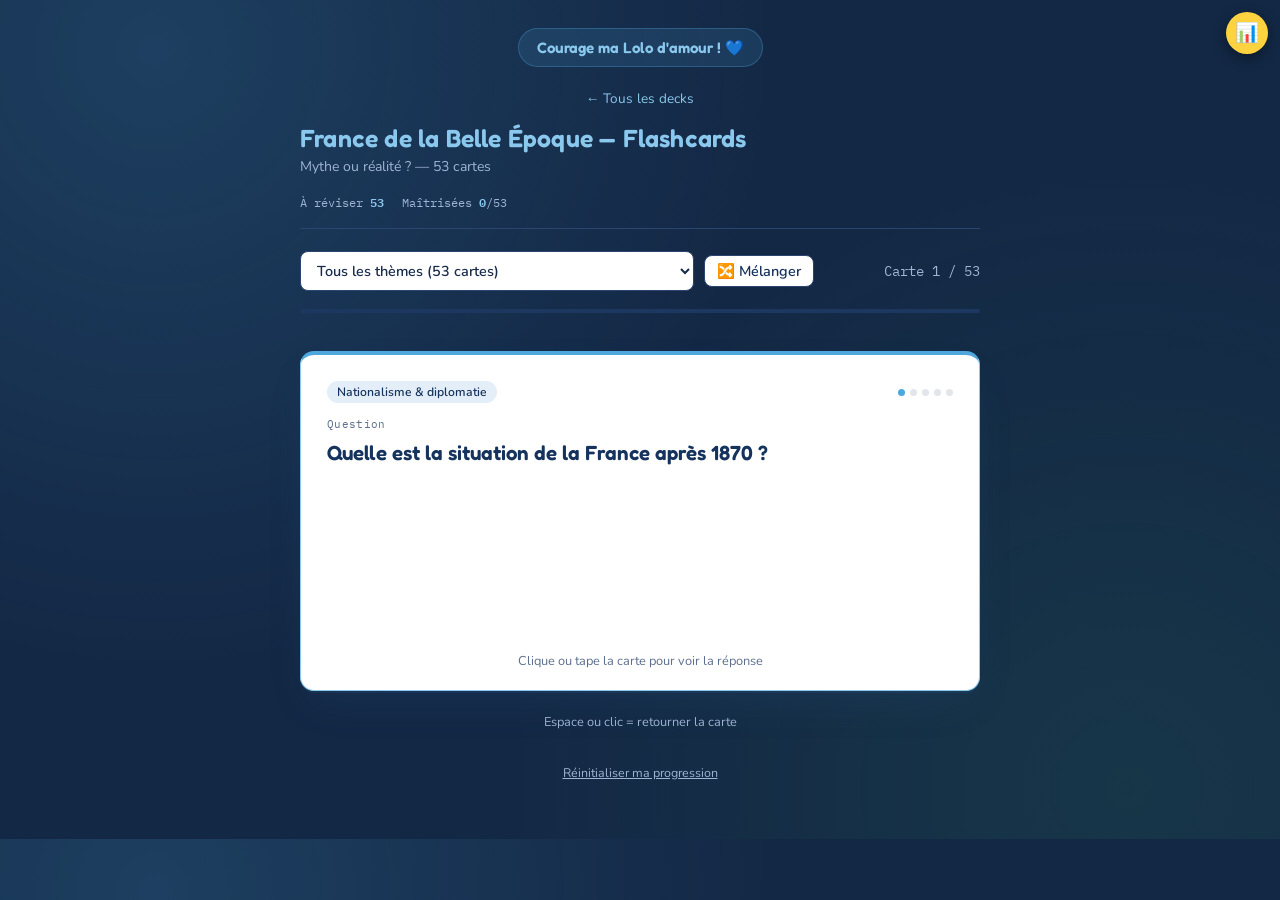
==== belle-epoque-flashcards.html @ 80b7c876 "Ajoute le deck France de la Belle Époque (53 cartes) dans l'onglet Lolo Co-Authored-By: Claude Sonne" ====
<!DOCTYPE html>
<html lang="fr">
<head>
<meta charset="UTF-8">
<meta name="viewport" content="width=device-width, initial-scale=1, viewport-fit=cover">
<title>France de la Belle Époque — Flashcards</title>
<link rel="preconnect" href="https://fonts.googleapis.com">
<link rel="preconnect" href="https://fonts.gstatic.com" crossorigin>
<link href="https://fonts.googleapis.com/css2?family=Fredoka:wght@500;600;700&family=Nunito:wght@400;500;600;700;800&family=IBM+Plex+Mono:wght@500;600&display=swap" rel="stylesheet">
<style>
  :root{
    --bg:#132845;
    --bg-2:#1C3760;
    --paper:#FFFFFF;
    --paper-2:#F0F5FC;
    --ink:#EAF1FB;
    --ink-muted:#9FB4D4;
    --blue:#4EA8DE;
    --blue-light:#8AC8ED;
    --blue-deep:#15335C;
    --success:#2E8C5B;
    --success-light:#4FAE7B;
    --success-deep:#1C5C3B;
    --coral:#E0654F;
    --coral-light:#EE9280;
    --rule:#2A4570;
    --text-onpaper:#182B4A;
    --text-onpaper-muted:#5C6F8C;
  }
  :root:not([data-theme="light"]){ }
  :root[data-theme="dark"]{ }
  @media (prefers-color-scheme: dark){ :root:not([data-theme="light"]){ } }

  *{ box-sizing:border-box; }
  html{ scroll-padding-top: env(safe-area-inset-top, 0px); }
  body{
    margin:0;
    min-height:100%;
    background:var(--bg);
    color:var(--ink);
    font-family:'Nunito', sans-serif;
    padding-top: env(safe-area-inset-top, 0px);
    padding-bottom: env(safe-area-inset-bottom, 0px);
    background-image:
      radial-gradient(circle at 12% 6%, rgba(78,168,222,0.18), transparent 45%),
      radial-gradient(circle at 88% 94%, rgba(46,140,91,0.14), transparent 45%);
  }

  .wrap{
    max-width:720px;
    margin:0 auto;
    padding:28px 20px 56px;
  }

  .banner-love{
    text-align:center;
    font-family:'Fredoka', sans-serif;
    font-weight:600;
    font-size:0.95rem;
    color:var(--blue-light);
    background:rgba(78,168,222,0.14);
    border:1px solid rgba(78,168,222,0.3);
    border-radius:999px;
    padding:9px 18px;
    margin-bottom:20px;
    display:inline-block;
  }
  .banner-love-row{ text-align:center; }

  header.top{
    display:flex;
    align-items:flex-end;
    justify-content:space-between;
    gap:16px;
    margin-bottom:22px;
    border-bottom:1px solid var(--rule);
    padding-bottom:16px;
    flex-wrap:wrap;
  }
  .title-block h1{
    font-family:'Fredoka', sans-serif;
    font-weight:600;
    font-size:1.55rem;
    margin:0 0 4px;
    color:var(--blue-light);
    letter-spacing:0.2px;
  }
  .title-block p{
    margin:0;
    color:var(--ink-muted);
    font-size:0.88rem;
  }
  .stats{
    display:flex;
    gap:18px;
    font-family:'IBM Plex Mono', monospace;
    font-size:0.78rem;
    color:var(--ink-muted);
    white-space:nowrap;
  }
  .stats b{ color:var(--blue-light); font-weight:600; }

  .controls{
    display:flex;
    align-items:center;
    justify-content:space-between;
    gap:12px;
    margin-bottom:18px;
    flex-wrap:wrap;
  }
  .filter-row{
    display:flex;
    align-items:center;
    gap:10px;
  }
  select{
    background:var(--paper);
    color:var(--text-onpaper);
    border:1px solid var(--rule);
    padding:8px 12px;
    font-family:'Nunito', sans-serif;
    font-weight:600;
    font-size:0.9rem;
    border-radius:8px;
    cursor:pointer;
  }
  .shuffle-btn{
    background:var(--paper);
    color:var(--blue-deep);
    border:1px solid var(--rule);
    padding:8px 12px;
    font-family:'Nunito', sans-serif;
    font-weight:600;
    font-size:0.9rem;
    border-radius:8px;
    cursor:pointer;
    line-height:1;
  }
  .shuffle-btn:hover{ border-color:var(--blue); }
  .counter{
    font-family:'IBM Plex Mono', monospace;
    font-size:0.85rem;
    color:var(--ink-muted);
  }

  .progress-wrap{
    position:relative;
    margin-bottom:6px;
  }
  .progress-track{
    height:4px;
    background:var(--bg-2);
    border-radius:3px;
    overflow:hidden;
  }
  .progress-fill{
    height:100%;
    background:var(--blue);
    width:0%;
    transition:width 0.3s ease;
  }
  .almost-label{
    text-align:right;
    font-family:'Fredoka', sans-serif;
    font-weight:600;
    font-size:0.8rem;
    color:var(--blue-light);
    opacity:0;
    transition:opacity 0.3s ease;
    height:20px;
    margin:5px 0 12px;
  }

  .stage{
    perspective:1600px;
    margin-bottom:22px;
  }
  .card{
    position:relative;
    min-height:340px;
    transform-style:preserve-3d;
    transition:transform 0.5s cubic-bezier(.4,.2,.2,1);
    cursor:pointer;
    touch-action:pan-y;
    user-select:none;
  }
  .card.flipped{ transform:rotateY(180deg); }
  .card.dragging{ transition:none; }
  .card.fly-left{ transition:transform 0.35s ease-in, opacity 0.35s ease-in; opacity:0; }
  .card.fly-right{ transition:transform 0.35s ease-in, opacity 0.35s ease-in; opacity:0; }

  .face{
    position:absolute;
    inset:0;
    backface-visibility:hidden;
    background:var(--paper);
    color:var(--text-onpaper);
    border:1px solid var(--blue-light);
    border-top:4px solid var(--blue);
    border-radius:14px;
    box-shadow:0 18px 40px -16px rgba(46,84,128,0.28), 0 2px 0 rgba(74,127,181,0.10);
    padding:26px 26px 20px;
    display:flex;
    flex-direction:column;
    overflow-y:auto;
    transition:box-shadow 0.2s ease, border-color 0.2s ease;
  }
  .face.back{ transform:rotateY(180deg); background:var(--paper-2); }
  .card.drag-yes .face{ border-color:var(--success); box-shadow:0 18px 40px -16px rgba(76,154,117,0.4); }
  .card.drag-no .face{ border-color:var(--coral); box-shadow:0 18px 40px -16px rgba(224,121,106,0.4); }

  .swipe-flag{
    position:absolute;
    top:18px;
    padding:5px 12px;
    font-family:'IBM Plex Mono', monospace;
    font-size:0.72rem;
    font-weight:600;
    border-radius:6px;
    opacity:0;
    transition:opacity 0.15s ease;
    pointer-events:none;
    z-index:2;
  }
  .swipe-flag.yes{ right:18px; background:var(--success); color:#F3FBF6; transform:rotate(6deg); }
  .swipe-flag.no{ left:18px; background:var(--coral); color:#FFF6F4; transform:rotate(-6deg); }

  .face-head{
    display:flex;
    align-items:center;
    justify-content:space-between;
    margin-bottom:14px;
  }
  .tag{
    font-size:0.76rem;
    font-weight:600;
    color:var(--blue-deep);
    background:var(--bg-2);
    background:#E4EEF9;
    padding:3px 10px;
    border-radius:20px;
  }
  .box-dots{ display:flex; gap:5px; }
  .box-dots span{
    width:7px; height:7px; border-radius:50%;
    background:rgba(31,58,92,0.13);
  }
  .box-dots span.filled{ background:var(--blue); }

  .face-label{
    font-family:'IBM Plex Mono', monospace;
    font-size:0.7rem;
    letter-spacing:0.03em;
    color:var(--text-onpaper-muted);
    margin-bottom:8px;
  }
  .q-text{
    font-family:'Fredoka', sans-serif;
    font-weight:600;
    font-size:1.28rem;
    line-height:1.4;
    margin:0;
    color:var(--blue-deep);
  }
  .a-text{
    font-family:'Nunito', sans-serif;
    font-weight:500;
    font-size:1.05rem;
    line-height:1.55;
    margin:0;
  }
  .hint{
    margin-top:auto;
    padding-top:14px;
    font-size:0.8rem;
    color:var(--text-onpaper-muted);
    text-align:center;
  }

  .answer-buttons{
    display:flex;
    gap:8px;
    margin-bottom:10px;
  }
  .answer-buttons button{
    flex:1;
    padding:12px 6px;
    font-family:'Fredoka', sans-serif;
    font-weight:600;
    font-size:0.78rem;
    line-height:1.2;
    white-space:normal;
    border-radius:10px;
    border:1px solid transparent;
    cursor:pointer;
    transition:filter 0.15s ease, transform 0.1s ease;
  }
  .answer-buttons button:hover{ filter:brightness(1.06); }
  .answer-buttons button:active{ transform:scale(0.97); }
  .btn-no{ background:var(--coral); color:#FFF6F4; }
  .btn-mid{ background:var(--bg-2); color:var(--blue-light); border:1px solid var(--blue-light); }
  .btn-yes{ background:var(--success); color:#F3FBF6; }
  .answer-buttons[hidden]{ display:none; }

  .popup-overlay{
    position:fixed;
    inset:0;
    pointer-events:none;
    display:flex;
    align-items:center;
    justify-content:center;
    z-index:60;
  }
  .popup-text{
    font-family:'Fredoka', sans-serif;
    font-weight:700;
    font-size:2.6rem;
    letter-spacing:0.02em;
    opacity:0;
    text-shadow:0 4px 18px rgba(0,0,0,0.35);
    animation:popSpawn 900ms cubic-bezier(.2,.9,.3,1.2) forwards;
    white-space:nowrap;
  }
  @keyframes popSpawn{
    0%{ opacity:0; transform:scale(0.4) rotate(-6deg) translateY(10px); }
    35%{ opacity:1; transform:scale(1.15) rotate(3deg) translateY(-6px); }
    55%{ opacity:1; transform:scale(1) rotate(0deg) translateY(0); }
    85%{ opacity:1; }
    100%{ opacity:0; transform:scale(1) translateY(-30px); }
  }

  .flip-hint-row{
    text-align:center;
    font-family:'Nunito', sans-serif;
    color:var(--ink-muted);
    font-size:0.8rem;
    margin-bottom:26px;
  }

  .done-panel{
    border:1px solid var(--rule);
    background:var(--paper);
    padding:32px 26px;
    text-align:center;
    border-radius:14px;
  }
  .done-panel h2{
    font-family:'Fredoka', sans-serif;
    font-weight:700;
    font-size:1.9rem;
    margin:0 0 10px;
    color:var(--success-deep);
  }
  .done-panel p{ font-family:'Nunito', sans-serif; color:var(--ink-muted); margin:0 0 20px; }
  .done-panel .row{ display:flex; gap:12px; justify-content:center; flex-wrap:wrap; }
  .done-panel button{
    padding:11px 18px;
    background:var(--blue);
    color:#fff;
    border:none;
    font-weight:600;
    font-family:'Nunito', sans-serif;
    border-radius:10px;
    cursor:pointer;
  }
  .done-panel button.ghost{
    background:transparent;
    color:var(--blue-deep);
    border:1px solid var(--blue-light);
  }

  footer.bottom{
    margin-top:30px;
    text-align:center;
  }
  footer.bottom button{
    color:var(--ink-muted);
    font-size:0.78rem;
    text-decoration:underline;
    cursor:pointer;
    background:none;
    border:none;
    font-family:'Nunito', sans-serif;
  }

  @media (max-width:480px){
    .card{ min-height:400px; }
    .q-text{ font-size:1.14rem; }
    header.top{ align-items:flex-start; }
  }
</style>
</head>
<body>
<script src="stats.js" data-deck="belle"></script>
<div class="popup-overlay" id="popupOverlay"></div>

<div class="wrap">

  <div class="banner-love-row"><span class="banner-love">Courage ma Lolo d'amour ! 💙</span></div>
  <div style="text-align:center; margin-bottom:14px;"><a href="index.html" style="color:var(--blue-light); font-family:'Nunito', sans-serif; font-size:0.85rem; text-decoration:none;">← Tous les decks</a></div>

  <header class="top">
    <div class="title-block">
      <h1>France de la Belle Époque — Flashcards</h1>
      <p>Mythe ou réalité ? — 53 cartes</p>
    </div>
    <div class="stats">
      <span>À réviser <b id="statDue">0</b></span>
      <span>Maîtrisées <b id="statMastered">0</b>/<span id="statTotal">53</span></span>
    </div>
  </header>

  <div class="controls">
    <div class="filter-row">
      <select id="blocFilter" aria-label="Filtrer par thème"></select>
      <button class="shuffle-btn" id="shuffleBtn" title="Mélanger l'ordre des cartes">🔀 Mélanger</button>
    </div>
    <div class="counter" id="counter">—</div>
  </div>

  <div class="progress-wrap">
    <div class="progress-track"><div class="progress-fill" id="progressFill"></div></div>
  </div>
  <div class="almost-label" id="almostLabel">Tu y es presque ! 💙</div>

  <div id="stage" class="stage">
    <div class="card" id="card" tabindex="0">
      <span class="swipe-flag no" id="flagNo">Demain !</span>
      <span class="swipe-flag yes" id="flagYes">Trop facile !</span>
      <div class="face front">
        <div class="face-head">
          <span class="tag" id="tagFront">—</span>
          <div class="box-dots" id="dotsFront"></div>
        </div>
        <div class="face-label">Question</div>
        <p class="q-text" id="qText"></p>
        <div class="hint">Clique ou tape la carte pour voir la réponse</div>
      </div>
      <div class="face back">
        <div class="face-head">
          <span class="tag" id="tagBack">—</span>
          <div class="box-dots" id="dotsBack"></div>
        </div>
        <div class="face-label">Réponse</div>
        <p class="a-text" id="aText"></p>
        <div class="hint">Glisse la carte ← → ou utilise les boutons</div>
      </div>
    </div>
  </div>

  <div class="answer-buttons" id="answerButtons" hidden>
    <button class="btn-no" id="btnNo">Pas aujourd'hui, mais demain !</button>
    <button class="btn-mid" id="btnMid">À revoir</button>
    <button class="btn-yes" id="btnYes">TROP FACILE pour LOLOCHE</button>
  </div>
  <div class="flip-hint-row" id="flipHintRow">Espace ou clic = retourner la carte</div>

  <div id="donePanel" class="done-panel" style="display:none;">
    <h2 id="doneTitle">Session terminée</h2>
    <p id="doneText">Toutes les cartes dues ont été révisées.</p>
    <div class="row">
      <button id="btnPractice">Réviser quand même</button>
      <button class="ghost" id="btnAllBlocs">Voir tous les thèmes</button>
    </div>
  </div>

  <footer class="bottom">
    <button id="resetProgress">Réinitialiser ma progression</button>
  </footer>

</div>

<script>
(function(){
  "use strict";

  var CARDS = [
    {id:1,bloc:1,front:"Que désigne l'expression « Belle Époque » et quand s'impose-t-elle ?",back:"Elle s'impose dès 1919 pour désigner l'avant-guerre, qui pouvait concerner 40 millions de Français (en 1900). Son succès populaire est d'autant plus fort que ce temps ancien était « bel et bien révolu » : la brutalité de la Grande Guerre y avait mis fin, et les difficultés de l'après-guerre rendaient le contraste plus concret."},
    {id:2,bloc:1,front:"Quelle est la problématique sur la Belle Époque ?",back:"La Belle Époque est-elle un mythe, une « illusion rétrospective » (H. Bergson), ou une réalité ?"},
    {id:3,bloc:1,front:"Comment caractériser le début du XXe siècle en France ?",back:"Une période de prospérité, de stabilité intérieure, d'innovation technique et artistique et de rayonnement international."},
    {id:4,bloc:1,front:"Quel rang l'économie française occupe-t-elle en 1914 ?",back:"Le 4e rang mondial, avec 6 % de la production totale."},
    {id:5,bloc:1,front:"Qu'est-ce qui soutient la croissance française à partir de 1896 ?",back:"Une phase de hausse des prix mondiaux, qui stimule l'investissement, la recherche, la production et les échanges."},
    {id:6,bloc:1,front:"Quels prix Nobel illustrent les progrès techniques français ?",back:"Deux Nobel de physique (1903 avec Becquerel et Curie, 1908 avec Lippmann) et le Nobel de chimie de Marie Curie (1911)."},
    {id:7,bloc:1,front:"Qu'est-ce que la deuxième révolution industrielle, et quels sont ses secteurs ?",back:"L'époque de la chimie de synthèse, de l'électricité, de l'aluminium et des industries utilisant le moteur à explosion : l'automobile et l'aéronautique."},
    {id:8,bloc:1,front:"Quelle place la France occupe-t-elle dans l'aluminium, la soie artificielle et l'automobile ?",back:"1er producteur mondial d'aluminium et de soie artificielle, 2e producteur d'automobiles."},
    {id:9,bloc:1,front:"Quels repères illustrent l'essor de l'automobile française ?",back:"Louis Renault et les usines de Billancourt, lancement du salon de l'automobile en 1898, naissance des cartes Michelin en 1910 ; la production automobile est multipliée par 20 de 1900 à 1913."},
    {id:10,bloc:1,front:"Quels exploits d'aviateurs font connaître l'aviation française ?",back:"Louis Blériot traverse la Manche (1909) et Roland Garros la Méditerranée (1913)."},
    {id:11,bloc:1,front:"Que se passe-t-il chez Renault et Berliet en 1912-1913 ?",back:"Des grèves, provoquées par l'organisation scientifique du travail (OST) et le chronométrage, qui commencent à s'appliquer dans ces grandes usines (Renault occupe plus de 4 000 ouvriers à Billancourt)."},
    {id:12,bloc:1,front:"Comment les entreprises françaises se regroupent-elles (trusts, cartels, syndicats) ?",back:"Trusts : groupes d'entreprises à direction unique (Schneider, Saint-Gobain, Kuhlmann). Cartels nationaux (aluminium, 1912) et internationaux fixant des prix communs (acier, 1904). « Syndicats » patronaux organisés en groupes de pression, comme l'UIMM."},
    {id:13,bloc:1,front:"Quels secteurs connaissent une croissance rapide et lesquels sont attardés ?",back:"Rapide : la sidérurgie (7,6 % par an). Attardés : les mines et le textile (40 % des travailleurs industriels)."},
    {id:14,bloc:1,front:"Quels événements de 1900 confirment la modernité technologique française ?",back:"L'inauguration du métropolitain en juillet 1900 et l'Exposition universelle de 1900 (plus de 50 millions de visiteurs, 76 000 exposants, palais de la « fée-électricité » comme clou du spectacle)."},
    {id:15,bloc:2,front:"Quels facteurs handicapent l'économie française ?",back:"Un croît démographique faible (faible natalité), un trop faible investissement industriel, la faible modernisation de la marine française (1/4 des navires fonctionnent encore à la voile) et la faible internationalisation des banques."},
    {id:16,bloc:2,front:"Quels secteurs industriels français sont à la traîne ?",back:"Les cuirs et peaux, l'habillement, le textile."},
    {id:17,bloc:2,front:"Que dit-on de l'agriculture française vers 1900-1910 ?",back:"Elle piétine, avec des rendements faibles (13,6 quintaux à l'hectare pour le blé en moyenne de 1901 à 1910), alors qu'elle représente 40 % du produit physique de l'économie française en 1910."},
    {id:18,bloc:2,front:"Pourquoi le protectionnisme (Méline, 1892) est-il jugé nécessaire ?",back:"Pour défendre les produits agricoles français contre la concurrence des pays neufs (qui provoque une baisse des prix depuis 1882-1885), mais aussi pour réserver le marché intérieur et colonial aux industries cotonnières et métallurgiques."},
    {id:19,bloc:2,front:"Quelle mentalité domine dans l'économie française de la Belle Époque ?",back:"Malgré des exceptions brillantes, la mentalité du rentier plutôt que celle de l'entrepreneur."},
    {id:20,bloc:3,front:"Quelle est la répartition ville / campagne en 1900 ?",back:"60 % des Français vivent à la campagne et 40 % à la ville (agglomération d'au moins 2 000 habitants) ; 58 % des actifs sont des agriculteurs."},
    {id:21,bloc:3,front:"Qu'est-ce qui fait l'unité culturelle de la paysannerie ?",back:"Des coutumes locales (fêtes patronales, carnaval, veillées), des valeurs communes (travail, épargne, conquête de l'indépendance par la propriété) et l'uniformité du genre de vie (alimentation, vêtement, logement). Les hiérarchies sociales restent pourtant très fortes dans les villages."},
    {id:22,bloc:3,front:"Comment le monde ouvrier est-il caractérisé ?",back:"Un travail encore proche de l'artisanat, même si les usines se développent ; une condition qui s'améliore (hausse des salaires, meilleure alimentation, législation du travail) ; le grand problème est l'insécurité du travail, liée au chômage saisonnier ; une conscience de classe très inégale."},
    {id:23,bloc:3,front:"Quels sont les droits de grève et de syndicat ?",back:"La grève est légale depuis 1864 (sauf pour les fonctionnaires) ; les syndicats sont légaux depuis 1884 (loi Waldeck-Rousseau)."},
    {id:24,bloc:3,front:"Qu'est-ce que le syndicalisme révolutionnaire ?",back:"Un syndicalisme qui vise à regrouper une minorité résolue de militants, sans chercher de gros effectifs ni d'appareil centralisé ; il compte sur la grève générale ou l'action directe des ouvriers contre leurs patrons plutôt que sur la conquête du pouvoir politique."},
    {id:25,bloc:3,front:"Comment décrire la bourgeoisie de la Belle Époque ?",back:"Un monde étroit : négociants et industriels sont minoritaires. On y trouve surtout des rentiers (560 000 en 1906) et des professions libérales (20 000 médecins, 13 000 pharmaciens, 8 500 notaires, 6 500 avocats), des officiers (31 000), des magistrats et hauts fonctionnaires. Tous sont propriétaires et en tirent des revenus."},
    {id:26,bloc:3,front:"Comment la bourgeoisie se distingue-t-elle par son mode de vie ?",back:"Les familles bourgeoises ont des domestiques (au moins une « bonne ») ; les manières nécessaires à la vie de relation (visites, cercle) ne s'apprennent pas au lycée (arts d'agrément pour les filles, escrime et équitation pour les garçons) ; mais les humanités façonnent une culture commune."},
    {id:27,bloc:3,front:"Comment se fait la mobilité sociale à la Belle Époque ?",back:"Essentiellement par les études : l'école est gratuite, laïque et obligatoire depuis les lois Ferry de 1881-1882."},
    {id:28,bloc:4,front:"Comment évolue le niveau de vie entre 1900 et 1914 ?",back:"Il s'améliore en moyenne : l'alimentation devient plus variée, la consommation s'accroît. Mais le logement reste médiocre pour la majorité (ni égout, ni eau courante, ni électricité) et l'accès à la culture reste l'apanage d'une élite."},
    {id:29,bloc:4,front:"Qu'est-ce que la « civilisation des loisirs » à la Belle Époque ?",back:"La société française la découvre lentement et avec des inégalités. Le sport devient plus populaire mais est souvent associé à l'idéal patriotique (former une jeunesse forte pour combattre les Allemands) ; émerge aussi la culture du grand air (mode des bains de mer, naissance du scoutisme)."},
    {id:30,bloc:4,front:"Comment naît et évolue le cinéma à la Belle Époque ?",back:"Le cinématographe est lancé en 1895 par les frères Lumière. Dès 1896 : premiers documentaires, films de fiction, premiers trucages. Georges Méliès (premier long-métrage sur l'affaire Dreyfus, 1899) est vite étouffé par les industriels Gaumont et Pathé, le cinéma évoluant vers les films de grand spectacle et d'action."},
    {id:31,bloc:4,front:"Pourquoi Paris est-elle la « Ville Lumière » ?",back:"À cause de l'illumination de Paris (parc de réverbères à gaz densifié et modernisé au XIXe siècle) ; l'Exposition universelle de 1900 révèle la « ville Lumière »."},
    {id:32,bloc:4,front:"Comment évoluent les transports publics parisiens ?",back:"La traction hippomobile est remplacée par les tramways électriques dès 1892 et les omnibus automobiles en 1905."},
    {id:33,bloc:4,front:"Que sait-on du métropolitain parisien ?",back:"Grande innovation de la Belle Époque, il façonne une nouvelle géographie de la capitale. Prévue pour aider aux déplacements des athlètes des Jeux olympiques de 1900, la première ligne (porte Maillot – porte de Vincennes) ouvre le 19 juillet 1900. Le succès populaire est immédiat."},
    {id:34,bloc:4,front:"Pourquoi Paris est-elle une capitale culturelle ?",back:"Capitale des avant-gardes (Art Nouveau) et des spectacles : théâtre (Sarah Bernhardt), cabaret (le Chat Noir), artistes (peintres de Montmartre), peintres impressionnistes."},
    {id:35,bloc:5,front:"Quelle est la situation de la France après 1870 ?",back:"Écrasée par la Prusse et humiliée par le traité de Francfort (1871), la France est incapable d'assurer la Revanche."},
    {id:36,bloc:5,front:"Quelle dispute oppose Jules Ferry et Georges Clemenceau ?",back:"La France est déchirée entre ceux qui prônent une politique d'expansion coloniale (Jules Ferry) et ceux qui préfèrent une politique d'alliance européenne pour battre l'Allemagne (Georges Clemenceau)."},
    {id:37,bloc:5,front:"Quelles sont les trois priorités de la diplomatie de Delcassé (1899) ?",back:"Un rapprochement avec la GB (pour ne pas contrarier l'expansion coloniale) ; la poursuite de l'alliance avec la Russie ; un effort en direction de l'Italie, afin de l'empêcher de rejoindre les Empires centraux."},
    {id:38,bloc:5,front:"Qu'est-ce que l'Action française ?",back:"Un mouvement fondé en 1907 par Charles Maurras, dont le fonds de commerce est la menace allemande."},
    {id:39,bloc:5,front:"Que chante Paul Déroulède ?",back:"Le chantre des Provinces perdues (Alsace et Lorraine)."},
    {id:40,bloc:5,front:"Qu'est-ce que la « loi de 3 ans » (1913) ?",back:"Le passage du service militaire de 2 à 3 ans. De grandes manifestations en sa faveur rassemblent des centaines de milliers de personnes, malgré l'hostilité du socialiste Jean Jaurès."},
    {id:41,bloc:5,front:"Qu'est-ce que l'Union sacrée ?",back:"Le ralliement patriotique massif à la guerre, provoqué par l'assassinat de François-Ferdinand qui fait basculer la France en guerre."},
    {id:42,bloc:6,front:"Comment la France étend-elle son empire colonial ?",back:"Soit de manière pacifique, par des traités de protectorat (1880 : Savorgnan de Brazza avec le Makoko, souverain des batéké du Congo ; 1912 : Maroc), soit de manière violente, par des guerres de conquête."},
    {id:43,bloc:6,front:"Quelle est l'ampleur de l'empire colonial français en 1914 ?",back:"De 1875 à 1914, il passe d'1 à 10 millions de km² et de 6 à 50 millions d'habitants : c'est le 2e empire au monde."},
    {id:44,bloc:6,front:"Quels sont les trois grands foyers de l'empire français ?",back:"L'Afrique du Nord (avec la seule colonie de peuplement de la France, l'Algérie) ; l'Afrique noire (trois gouvernements généraux : AOF en 1895, Madagascar en 1897, AEF en 1910) ; l'Indochine, porte ouverte sur la Chine (gouvernement général dès 1887)."},
    {id:45,bloc:6,front:"Pourquoi l'empire est-il un champ d'expansion pour le capitalisme français ?",back:"Tant pour les investissements de capitaux que pour le commerce : la valeur des échanges entre la métropole et les colonies progresse de 100 % entre 1900 et 1913, et les territoires ultramarins assurent des débouchés fondamentaux (Jacques Marseille)."},
    {id:46,bloc:6,front:"Que la France importe-t-elle et exporte-t-elle avec ses colonies ?",back:"Importe : arachides (Sénégal), cacao (Côte d'Ivoire), sucre (Antilles), vin (Algérie), caoutchouc (Indochine), minerais (Nouvelle-Calédonie). Exporte : ciment, locomotives, rails, produits de la sidérurgie et de la métallurgie."},
    {id:47,bloc:6,front:"Où vont les investissements publics dans les colonies ?",back:"Aménagement des villes, ouverture de voies maritimes régulières, construction de ports, routes et chemins de fer (ligne Djibouti-Addis-Abeba, Trans-indochinois)."},
    {id:48,bloc:6,front:"Comment l'opinion française voit-elle la colonisation ?",back:"Globalement favorable. Dès la fin des années 1870, l'idée se développe que la conquête coloniale est un instrument de la grandeur nationale et doit permettre à la France de relever la tête (Jules Ferry : « le recueillement est le chemin de la décadence »)."},
    {id:49,bloc:6,front:"Quels arguments justifient la colonisation ?",back:"Une mission morale et civilisatrice (vantée par Gambetta) ; des raisons économiques portées par les chambres de commerce et lobbys coloniaux (J. Ferry : « la politique coloniale est fille de la politique industrielle »)."},
    {id:50,bloc:6,front:"Qui sont les « héros nationaux » de la colonisation ?",back:"Les artisans de la colonisation : Gallieni, Lyautey, ou le commandant Marchand, qui a résisté aux Anglais à Fachoda en 1898."},
    {id:51,bloc:6,front:"Pourquoi la France coloniale ne s'est-elle pas donné les moyens de ses ambitions ?",back:"À cause de l'insuffisance des investissements publics et privés, de la faiblesse de la concurrence et de l'absence d'administration digne de ce nom, qui expliquent le sous-développement croissant des colonies et la misère des colonisés."},
    {id:52,bloc:6,front:"Qu'est-ce que le code de l'indigénat ?",back:"Un régime juridique d'exception pour les colonisés : réquisitions, travaux forcés, interdiction de réunion… Les droits des indigènes sont bafoués."},
    {id:53,bloc:6,front:"Quels affrontements l'aventure coloniale provoque-t-elle ?",back:"Avec les Anglais sur le Soudan (1898) et surtout avec l'Allemagne au sujet du Maroc (crise de Tanger en 1905, crise d'Agadir en 1911)."}
  ];

  var BLOCS = {
    1:"Problématique & prospérité",
    2:"Ombres et retards de l'économie",
    3:"Clivages sociaux",
    4:"Société de consommation & rayonnement culturel",
    5:"Nationalisme & diplomatie",
    6:"Colonisation & empire"
  };

  var STORAGE_KEY = "belle_epoque_progress_v1";
  var INTERVALS = [0,1,3,7,16]; // days, index = box-1 (box 1..5)

  function todayStr(){
    var d = new Date();
    return d.getFullYear()+"-"+String(d.getMonth()+1).padStart(2,"0")+"-"+String(d.getDate()).padStart(2,"0");
  }
  function addDays(dateStr, n){
    var d = new Date(dateStr+"T00:00:00");
    d.setDate(d.getDate()+n);
    return d.getFullYear()+"-"+String(d.getMonth()+1).padStart(2,"0")+"-"+String(d.getDate()).padStart(2,"0");
  }

  function loadProgress(){
    try{
      var raw = localStorage.getItem(STORAGE_KEY);
      if(!raw) return {};
      var parsed = JSON.parse(raw);
      return (parsed && typeof parsed === "object") ? parsed : {};
    }catch(e){ return {}; }
  }
  function saveProgress(p){
    try{ localStorage.setItem(STORAGE_KEY, JSON.stringify(p)); }
    catch(e){ /* storage unavailable — session continues without persistence */ }
  }

  var progress = loadProgress();
  var today = todayStr();

  function stateFor(cardId){
    var s = progress[cardId];
    if(!s){ s = {box:1, due:today}; }
    return s;
  }

  var blocFilter = document.getElementById("blocFilter");
  var counterEl = document.getElementById("counter");
  var stageEl = document.getElementById("stage");
  var cardEl = document.getElementById("card");
  var qText = document.getElementById("qText");
  var aText = document.getElementById("aText");
  var tagFront = document.getElementById("tagFront");
  var tagBack = document.getElementById("tagBack");
  var dotsFront = document.getElementById("dotsFront");
  var dotsBack = document.getElementById("dotsBack");
  var answerButtons = document.getElementById("answerButtons");
  var flipHintRow = document.getElementById("flipHintRow");
  var btnNo = document.getElementById("btnNo");
  var btnMid = document.getElementById("btnMid");
  var btnYes = document.getElementById("btnYes");
  var donePanel = document.getElementById("donePanel");
  var doneTitle = document.getElementById("doneTitle");
  var doneText = document.getElementById("doneText");
  var btnPractice = document.getElementById("btnPractice");
  var btnAllBlocs = document.getElementById("btnAllBlocs");
  var statDue = document.getElementById("statDue");
  var statMastered = document.getElementById("statMastered");
  var statTotal = document.getElementById("statTotal");
  var resetBtn = document.getElementById("resetProgress");
  var progressFill = document.getElementById("progressFill");
  var almostLabel = document.getElementById("almostLabel");
  var shuffleBtn = document.getElementById("shuffleBtn");
  var flagYes = document.getElementById("flagYes");
  var flagNo = document.getElementById("flagNo");

  statTotal.textContent = CARDS.length;

  var opt = document.createElement("option");
  opt.value = "all"; opt.textContent = "Tous les thèmes (" + CARDS.length + " cartes)";
  blocFilter.appendChild(opt);
  Object.keys(BLOCS).forEach(function(k){
    var count = CARDS.filter(function(c){ return c.bloc == k; }).length;
    var o = document.createElement("option");
    o.value = k;
    o.textContent = BLOCS[k] + " (" + count + ")";
    blocFilter.appendChild(o);
  });

  var queue = [];
  var qIndex = 0;
  var current = null;
  var practiceMode = false;

  function shuffleArray(arr){
    for(var i = arr.length - 1; i > 0; i--){
      var j = Math.floor(Math.random() * (i + 1));
      var tmp = arr[i]; arr[i] = arr[j]; arr[j] = tmp;
    }
    return arr;
  }

  function cardsForFilter(){
    var f = blocFilter.value;
    if(f === "all") return CARDS.slice();
    return CARDS.filter(function(c){ return String(c.bloc) === f; });
  }

  function buildQueue(forcePractice){
    var pool = cardsForFilter();
    var list;
    if(forcePractice){
      list = pool.slice();
    }else{
      list = pool.filter(function(c){
        var s = stateFor(c.id);
        return s.due <= today;
      });
    }
    shuffleArray(list);
    queue = list;
    qIndex = 0;
    practiceMode = !!forcePractice;
  }

  function updateStats(){
    var pool = cardsForFilter();
    var dueCount = pool.filter(function(c){ return stateFor(c.id).due <= today; }).length;
    var masteredCount = pool.filter(function(c){ return stateFor(c.id).box >= 5; }).length;
    statDue.textContent = dueCount;
    statMastered.textContent = masteredCount;
    statTotal.textContent = pool.length;
  }

  function renderDots(container, box){
    container.innerHTML = "";
    for(var i=1;i<=5;i++){
      var s = document.createElement("span");
      if(i <= box) s.className = "filled";
      container.appendChild(s);
    }
  }

  function showCard(){
    if(qIndex >= queue.length){
      showDone();
      return;
    }
    current = queue[qIndex];
    var s = stateFor(current.id);
    cardEl.classList.remove("flipped");
    qText.textContent = current.front;
    aText.textContent = current.back;
    var label = BLOCS[current.bloc];
    tagFront.textContent = label;
    tagBack.textContent = label;
    renderDots(dotsFront, s.box);
    renderDots(dotsBack, s.box);
    answerButtons.hidden = true;
    flipHintRow.style.display = "block";
    counterEl.textContent = "Carte " + (qIndex+1) + " / " + queue.length + (practiceMode ? " · révision libre" : "");
    stageEl.style.display = "block";
    donePanel.style.display = "none";
    var pct = queue.length ? Math.round((qIndex/queue.length)*100) : 0;
    progressFill.style.width = pct + "%";
    almostLabel.style.opacity = (pct >= 70 && pct < 100) ? 1 : 0;
    cardEl.style.transform = "";
    cardEl.classList.remove("fly-left","fly-right","dragging","drag-yes","drag-no");
  }

  function showDone(){
    stageEl.style.display = "none";
    answerButtons.hidden = true;
    flipHintRow.style.display = "none";
    counterEl.textContent = "";
    donePanel.style.display = "block";
    progressFill.style.width = "100%";
    almostLabel.style.opacity = 0;
    doneTitle.textContent = "BRAVOOO ! 🎉";
    if(practiceMode){
      doneText.textContent = "T'as tout repassé en révision libre, Lolo — t'assures ! 💙";
    }else{
      doneText.textContent = "T'as fini toutes les cartes du jour. On est trop fiers de toi ! 💙";
    }
    updateStats();
  }

  function flip(){
    if(!current) return;
    var willShowBack = !cardEl.classList.contains("flipped");
    cardEl.classList.toggle("flipped");
    if(willShowBack){
      answerButtons.hidden = false;
      flipHintRow.style.display = "none";
    }else{
      answerButtons.hidden = true;
      flipHintRow.style.display = "block";
    }
  }

  var popupOverlay = document.getElementById("popupOverlay");

  function spawnPopup(text, color){
    var el = document.createElement("div");
    el.className = "popup-text";
    el.textContent = text;
    el.style.color = color;
    popupOverlay.innerHTML = "";
    popupOverlay.appendChild(el);
    setTimeout(function(){
      if(el.parentNode) el.parentNode.removeChild(el);
    }, 900);
  }

  function answer(kind){
    if(!current) return;
    if(window.FCStats) FCStats.log("belle", current, arguments[0], BLOCS[current.bloc]);
    var s = stateFor(current.id);
    if(kind === "yes"){
      s.box = Math.min(5, s.box + 1);
      s.due = addDays(today, INTERVALS[s.box - 1]);
      spawnPopup("VAMOSSS 🔥", "#4FAE7B");
    }else if(kind === "mid"){
      s.due = addDays(today, 1);
    }else{
      s.box = 1;
      s.due = addDays(today, INTERVALS[0]);
      spawnPopup("Next time :)", "#EE9280");
    }
    progress[current.id] = s;
    saveProgress(progress);
    qIndex++;
    updateStats();
    showCard();
  }

  var dragState = null;
  var DRAG_THRESHOLD = 90;

  function onPointerDown(e){
    if(answerButtons.hidden) return;
    var point = (e.touches && e.touches[0]) || e;
    dragState = { startX: point.clientX, dx: 0, moved:false, pointerId: e.pointerId };
    cardEl.classList.add("dragging");
    try{ if(e.pointerId !== undefined) cardEl.setPointerCapture(e.pointerId); }catch(err){}
  }
  function onPointerMove(e){
    if(!dragState) return;
    var point = (e.touches && e.touches[0]) || e;
    dragState.dx = point.clientX - dragState.startX;
    if(Math.abs(dragState.dx) > 4) dragState.moved = true;
    var rot = dragState.dx / 18;
    cardEl.style.transform = "rotateY(180deg) translateX(" + dragState.dx + "px) rotate(" + (-rot) + "deg)";
    cardEl.classList.toggle("drag-yes", dragState.dx > 30);
    cardEl.classList.toggle("drag-no", dragState.dx < -30);
    flagYes.style.opacity = dragState.dx > 30 ? Math.min(1,(dragState.dx-30)/60) : 0;
    flagNo.style.opacity = dragState.dx < -30 ? Math.min(1,(-dragState.dx-30)/60) : 0;
    if(e.cancelable) e.preventDefault();
  }
  function onPointerUp(){
    if(!dragState) return;
    cardEl.classList.remove("dragging");
    var dx = dragState.dx;
    var wasDrag = dragState.moved;
    dragState = null;
    flagYes.style.opacity = 0;
    flagNo.style.opacity = 0;
    if(Math.abs(dx) > DRAG_THRESHOLD){
      var flyRight = dx > 0;
      cardEl.classList.add(flyRight ? "fly-right" : "fly-left");
      cardEl.style.transform = "rotateY(180deg) translateX(" + (flyRight ? 900 : -900) + "px) rotate(" + (flyRight ? 20 : -20) + "deg)";
      setTimeout(function(){ answer(flyRight ? "yes" : "no"); }, 320);
    }else{
      cardEl.classList.remove("drag-yes","drag-no");
      cardEl.style.transform = "";
    }
    if(wasDrag){
      cardEl.addEventListener("click", function swallow(ev){ ev.stopPropagation(); cardEl.removeEventListener("click", swallow, true); }, {capture:true, once:true});
    }
  }

  cardEl.addEventListener("pointerdown", onPointerDown);
  cardEl.addEventListener("pointermove", onPointerMove);
  cardEl.addEventListener("pointerup", onPointerUp);
  cardEl.addEventListener("pointercancel", onPointerUp);
  cardEl.addEventListener("pointerleave", function(){ if(dragState) onPointerUp(); });

  cardEl.addEventListener("click", flip);
  cardEl.addEventListener("keydown", function(e){
    if(e.code === "Space" || e.key === "Enter"){ e.preventDefault(); flip(); }
  });
  document.addEventListener("keydown", function(e){
    var backVisible = !answerButtons.hidden;
    if(!backVisible) return;
    if(e.key === "ArrowRight"){ e.preventDefault(); answer("yes"); }
    if(e.key === "ArrowLeft"){ e.preventDefault(); answer("no"); }
    if(e.key === "ArrowUp"){ e.preventDefault(); answer("mid"); }
  });
  btnNo.addEventListener("click", function(){ answer("no"); });
  btnMid.addEventListener("click", function(){ answer("mid"); });
  btnYes.addEventListener("click", function(){ answer("yes"); });

  blocFilter.addEventListener("change", function(){
    buildQueue(false);
    updateStats();
    showCard();
  });

  shuffleBtn.addEventListener("click", function(){
    var remaining = queue.slice(qIndex);
    shuffleArray(remaining);
    queue = queue.slice(0, qIndex).concat(remaining);
    showCard();
  });

  btnPractice.addEventListener("click", function(){
    buildQueue(true);
    showCard();
  });
  btnAllBlocs.addEventListener("click", function(){
    blocFilter.value = "all";
    buildQueue(false);
    updateStats();
    showCard();
  });

  resetBtn.addEventListener("click", function(){
    if(confirm("Réinitialiser toute ta progression sur ces 53 cartes ?")){
      progress = {};
      saveProgress(progress);
      today = todayStr();
      buildQueue(false);
      updateStats();
      showCard();
    }
  });

  buildQueue(false);
  updateStats();
  showCard();
})();
</script>
</body>
</html>
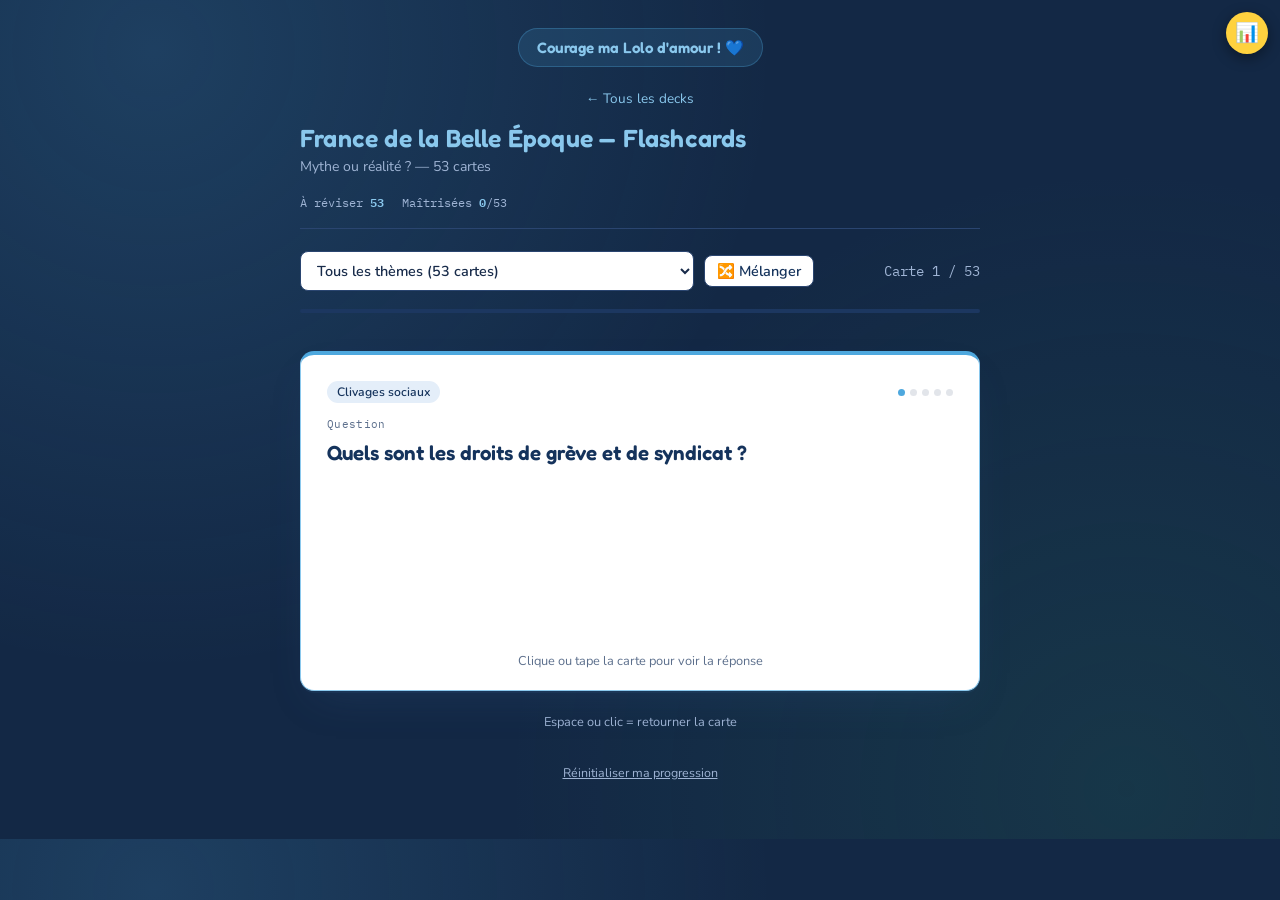
==== commit 2d4e7896: "Rend le retour visuel du swipe lisible : voile vert (bonne réponse) / rouge (mauvaise réponse), hors" ====
--- a/belle-epoque-flashcards.html
+++ b/belle-epoque-flashcards.html
@@ -209,21 +209,31 @@
   .card.drag-yes .face{ border-color:var(--success); box-shadow:0 18px 40px -16px rgba(76,154,117,0.4); }
   .card.drag-no .face{ border-color:var(--coral); box-shadow:0 18px 40px -16px rgba(224,121,106,0.4); }
 
+  /* Retour visuel du glissement : en dehors de la carte (qui est retournée), donc jamais en miroir */
+  .stage{ position:relative; }
   .swipe-flag{
     position:absolute;
-    top:18px;
-    padding:5px 12px;
-    font-family:'IBM Plex Mono', monospace;
-    font-size:0.72rem;
-    font-weight:600;
-    border-radius:6px;
+    inset:0;
+    display:flex;
+    align-items:center;
+    justify-content:center;
+    padding:16px;
+    border-radius:16px;
+    font-size:1.9rem;
+    font-weight:800;
+    line-height:1.2;
+    text-align:center;
+    letter-spacing:0.01em;
+    color:#FFFFFF;
+    text-shadow:0 2px 8px rgba(0,0,0,0.45);
     opacity:0;
-    transition:opacity 0.15s ease;
     pointer-events:none;
-    z-index:2;
-  }
-  .swipe-flag.yes{ right:18px; background:var(--success); color:#F3FBF6; transform:rotate(6deg); }
-  .swipe-flag.no{ left:18px; background:var(--coral); color:#FFF6F4; transform:rotate(-6deg); }
+    z-index:20;
+    transform:none;
+    transition:opacity 0.1s ease;
+  }
+  .swipe-flag.yes{ background:rgba(34,150,90,0.78); }
+  .swipe-flag.no{ background:rgba(214,60,50,0.78); }
 
   .face-head{
     display:flex;
@@ -424,9 +434,9 @@
   <div class="almost-label" id="almostLabel">Tu y es presque ! 💙</div>
 
   <div id="stage" class="stage">
+    <span class="swipe-flag no" id="flagNo">✗ Mauvaise réponse</span>
+    <span class="swipe-flag yes" id="flagYes">✓ Bonne réponse</span>
     <div class="card" id="card" tabindex="0">
-      <span class="swipe-flag no" id="flagNo">Demain !</span>
-      <span class="swipe-flag yes" id="flagYes">Trop facile !</span>
       <div class="face front">
         <div class="face-head">
           <span class="tag" id="tagFront">—</span>
